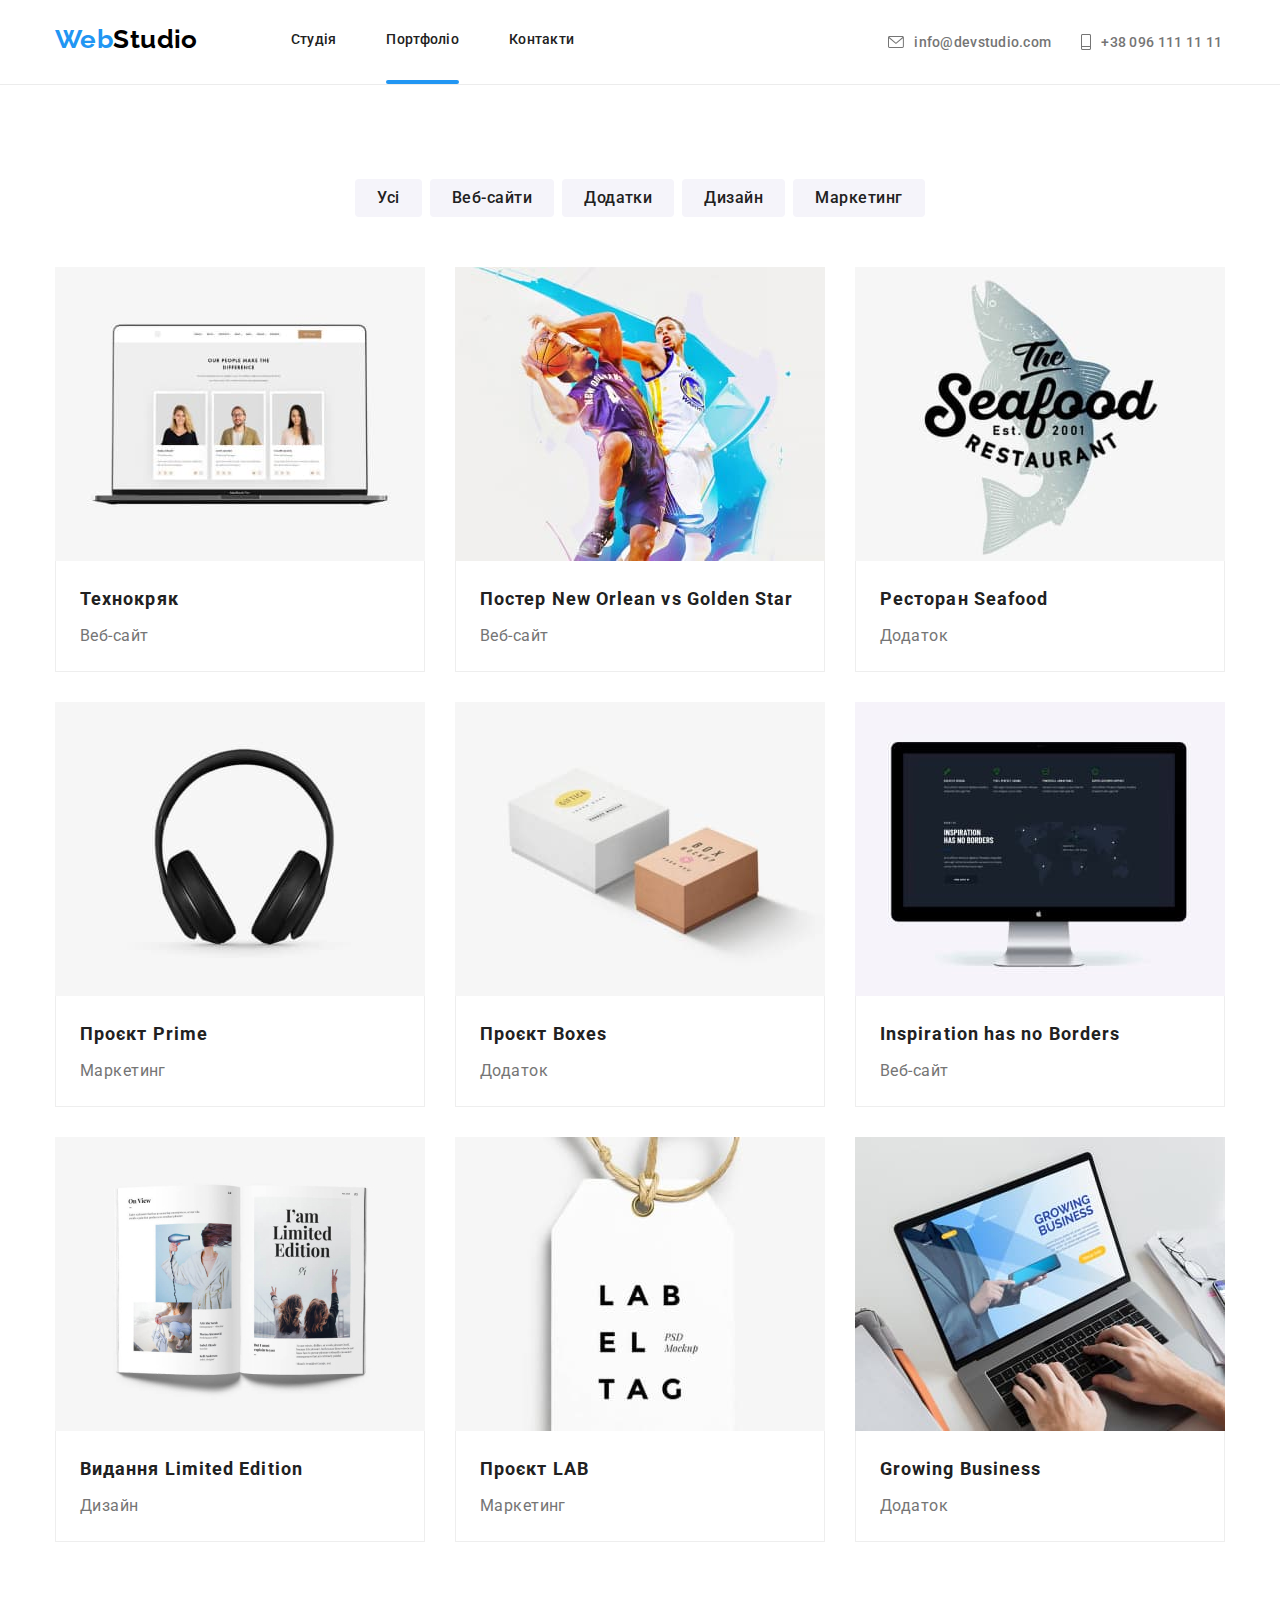
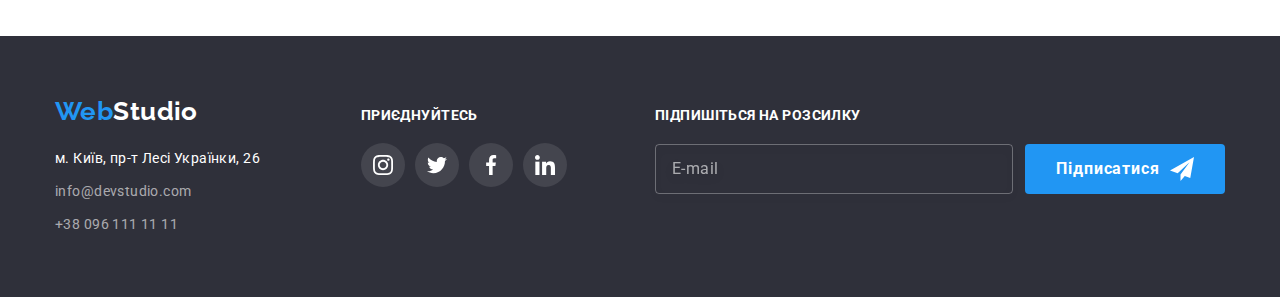
==== portfolio.html @ 581c14e2 "Додає препроцесор" ====
<!DOCTYPE html>
<html lang="uk">
<head>
    <meta charset="UTF-8">
    <meta http-equiv="X-UA-Compatible" content="IE=edge">
    <meta name="viewport" content="width=device-width, initial-scale=1.0">
    <title>Портфоліо</title>
    <link href="https://fonts.googleapis.com/css2?family=Raleway:wght@700&family=Roboto:wght@400;500;700;900&display=swap" 
    rel="stylesheet">
    <link rel="stylesheet" href="https://cdnjs.cloudflare.com/ajax/libs/modern-normalize/1.1.0/modern-normalize.min.css">
    <link rel="stylesheet" href="./css/styles.css">
    <link rel="stylesheet" href="/css/main.min.css" >
</head>
<body>
</head>
<body>
  <header class="header header-portfolio">
    <div class="container header-container">
      <nav class="site-nav">
      <a href="./index.html" class="logo">Web<span class="logo-studio">Studio</span>
      </a>
      <ul class="site-nav-list">
        <li class="site-nav-item">
          <a href="./index.html" class="link nav-link link ">Студія</a>
        </li>
        <li class="site-nav-item  box-portfolio">
          <a href="./portfolio.html" class="link nav-link current"> Портфоліо </a>
        </li>
        <li class="site-nav-item">
          <a href="" class="link nav-link"> Контакти </a>
        </li>
      </ul>
    </nav>
    <div class="contacts">
      
      <a href="mailto:nfo@devstudio.com" class=" link contacts-link" >
        <svg class="contacts-icon" width="16" height="12">
          <use href="./img/symbol-defs.svg#icon-envelope" >
          </use>
        </svg>
         info@devstudio.com </a>

      <a href="tel:+380961111111" class="link contacts-link"> <svg class="contacts-icon" width="10" height="16">
        <use href="./img/symbol-defs.svg#icon-Vector" >
        </use>
      </svg>
        +38 096 111 11 11 </a>
    </div>
  </div>
    
  </header>
  <!-- Головна інформація -->


    <main>
        <section class="section section-portfolio">
            <h1 class="visually-hidden"> Галерея </h1> 
            <div class="container"> 
              <ul class="section-portfolio-list container-buttons">

                <li> 
                    <button type="button" class="portfolio-btn ">Усі
                    </button>
                </li>
                <li > <button type="button" class="portfolio-btn ">Веб-сайти </button> </li>
                <li ><button type="button" class="portfolio-btn "> Додатки </button></li>
                <li ><button type="button" class="portfolio-btn">
                  Дизайн</button></li>
                  <li><button type="button" class="portfolio-btn btn-item">
                    Маркетинг</button></li>
            </ul>
            <!-- Галерея -->
            <ul class="portfolio-list">  
              <li class="gallery-list"> <a class="card-link link " href="">
                  <div class="box-gallery">
                    <img src="./img-port/cryak.jpg" alt="технокяк" width="370">
                    <p class="gallery-top-text">
                      Ресурс пропонує комплексні пропозиції з різним рівнем функціоналу та сервісів.
                       Все це дозволить відвідувачу отримати вичерпні відомості про компанію чи приватну особу.
                    </p>
                  </div>
                
                 <div class="portfolio-card"><h2 class="portfolio-titel">Технокряк</h2>
                  <p class="portfolio-item">Веб-сайт</p></div> </a>
                
              
              </li>
            
                 <li class="gallery-list"> <a class="card-link link" href=""> 
                  <div class=" box-gallery">
                    <img src="./img-port/poster.jpg" alt="Постер" width="370" >
                    <p class=" gallery-top-text">Ресурс пропонує комплексні пропозиції з різним рівнем функціоналу та сервісів.
                       Все це дозволить відвідувачу отримати вичерпні відомості про компанію чи приватну особу. </p>
                  </div>
                  
                  <div class="portfolio-card"><h2 class="portfolio-titel"> Постер <span lang="en">New Orlean vs Golden Star</span> </h2>
                    <p class="portfolio-item">Веб-сайт</p></div> </a>
                </li>
  
                <li class="gallery-list"> <a class="card-link link " href="">
                <div class="box-gallery"> <img src="./img-port/restaurant.jpg" alt="Ресторан" width="370"> 
                <p class="gallery-top-text"> Ресурс пропонує комплексні пропозиції з різним рівнем функціоналу та сервісів.
                   Все це дозволить відвідувачу отримати вичерпні відомості про компанію чи приватну особу.</p>
                </div>
              <div class="portfolio-card"><h2 class="portfolio-titel">Ресторан <span lang="en">Seafood</span> </h2>
                <p  class="portfolio-item">Додаток</p></div>
              </a>
              <li class="gallery-list"> <a class="card-link link " href="">
                <div class=" box-gallery"> <img src="./img-port/prime.jpg" alt="Проект Prime" width="370">
                <p class="gallery-top-text"> Ресурс пропонує комплексні пропозиції з різним рівнем функціоналу та сервісів. 
                  Все це дозволить відвідувачу отримати вичерпні відомості про компанію чи приватну особу.</p>
                </div> 
                <div class="portfolio-card"><h2 class="portfolio-titel gallery-list">Проєкт <span lang="en">Prime</span> </h2>
                  <p class="portfolio-item">Маркетинг</p></div> 
              </a>
                 
              </li>
              <li class="gallery-list">  <a class="card-link link"href="">
                <div class=" box-gallery"> <img src="./img-port/boxes.jpg" alt=" Проект Boxes" width="370"> 
                <p class="gallery-top-text">
                  Ресурс пропонує комплексні пропозиції з різним рівнем функціоналу та сервісів.
                   Все це дозволить відвідувачу отримати вичерпні відомості про компанію чи приватну особу.
                </p>
                </div>
                
                <div class=" portfolio-card"><h2 class="portfolio-titel">
                  Проєкт <span lang="en">Boxes</span>
                </h2>
                <p class="portfolio-item">Додаток</p></div>
              </a>
                 
              </li>
              <li class="gallery-list"> <a class="card-link link" href="">
                <div class=" box-gallery"> <img src="./img-port/inspirition.jpg" alt="Inspiration has no Borders" width="370" class="card">
                <p class="gallery-top-text ">
                  Ресурс пропонує комплексні пропозиції з різним рівнем функціоналу та сервісів.
                   Все це дозволить відвідувачу отримати вичерпні відомості про компанію чи приватну особу.
                </p>
                </div>
                
                <div class="portfolio-card"><h2 lang="en"  class="portfolio-titel">Inspiration has no Borders</h2>
                  <p class="portfolio-item" >Веб-сайт</p></div></a>
                 
              </li>
              <li class="gallery-list"> <a class="card-link link" href="">
                <div class=" box-gallery"> <img src="./img-port/limed.jpg" alt="Видання Limited Edition" width="370">
                <p class="gallery-top-text">Ресурс пропонує комплексні пропозиції з різним рівнем функціоналу та сервісів.
                   Все це дозволить відвідувачу отримати вичерпні відомості про компанію чи приватну особу.</p>
                </div>
                <div class="portfolio-card"> <h2 class="portfolio-titel">Видання  <span lang="en"> Limited Edition</span> </h2>
                 <p class="portfolio-item">Дизайн</p></div>
              </a>
    
              </li>
              <li class="gallery-list"> <a class="card-link link" href="">
                <div class=" box-gallery"> <img src="./img-port/lab.jpg" alt="Проєкт LAB" width="370">
                <p class="gallery-top-text ">
                  Ресурс пропонує комплексні пропозиції з різним рівнем функціоналу та сервісів. 
                  Все це дозволить відвідувачу отримати вичерпні відомості про компанію чи приватну особу. </p>
                </div>
                <div class="portfolio-card"><h2 class="portfolio-titel">
                  Проєкт <span lang="en">LAB</span> 
                </h2>
                <p class="portfolio-item">Маркетинг</p></div>
              </a>
                 
              </li>
              <li class="gallery-list">
                <a class="card-link link" href="">
                  <div class=" box-gallery ">
                    <img src="./img-port/growing.jpg" alt="Growing Business" width="370">
                    <p class="gallery-top-text ">Ресурс пропонує комплексні пропозиції з різним рівнем функціоналу та сервісів.
                       Все це дозволить відвідувачу отримати вичерпні відомості про компанію чи приватну особу.</p>
                  </div>
                  
                  <div class="portfolio-card"><h2 lang="en" class="portfolio-titel" >
                    Growing Business
                  </h2>
                  <p class="portfolio-item">Додаток</p></div>
                </a>
                
               </li>
      
              
            </ul>
            </div>
            
        </section>
    </main>
    <footer class="footer">
      <div class=" container footer-container"> 
        <div >
          <a href="./index.html" class="logo">Web<span class="logo-studio-footer">Studio</span>
          </a>
          <address>
            <ul class="footer-list">
              <li class="footer-item">
                <a href="https://goo.gl/maps/mxEAeYwfuTcGivA26" target="_blank" rel="noopener nofollow" class="link-address" >
                   м. Київ, пр-т Лесі Українки, 26 
    
             </a>
              </li>
              <li class="footer-contacts footer-item"><a href="mailto:nfo@devstudio.com" class="link-contacts" > info@devstudio.com </a></li>
  
              <li class="footer-item" ><a href="tel:+380961111111" class="link-contacts" > +38 096 111 11 11</a></li>
            </ul>
          </address> </div>
          <div class="footer-soc-container">
          <p class="foter-soc-title"> приєднуйтесь</p>
          <ul class="footer-soc-list">
            <li class="footer-soc-item"> <a class="footer-soc-link" href="">
            <svg class="footer-soc-icon" width="20" height="20">
              <use href="./img/symbol-defs.svg#icon-instagram" >
              </use>
            </svg>
          </a>
            </li>
            <li class="footer-soc-item"> <a class="footer-soc-link" href="">
              <svg class="footer-soc-icon" width="20" height="20">
                <use href="./img/symbol-defs.svg#icon-twitter" >
                </use>
              </svg>
            </a></li>
            <li class="footer-soc-item"> <a class="footer-soc-link" href="">
              <svg class="footer-soc-icon" width="20" height="20">
                <use href="./img/symbol-defs.svg#icon-facebook" >
                </use>
              </svg>
            </a>
            </li>
            <li class="footer-soc-item"> <a class="footer-soc-link" href="">
              <svg class="footer-soc-icon" width="20" height="20">
                <use href="./img/symbol-defs.svg#icon-linkedin" >
                </use>
              </svg>
            </a>
            </li>
          </ul>
        </div>
        <div class="subscription-box">
          <p class="subscription-item">Підпишіться на розсилку</p>
          
          <form class="online-form">
            <input type="text" class="online-input colortext" name="subscription" placeholder="E-mail"
            required>
            <button type="submit" class="online-btn"> Підписатися
              <svg class="subscription-icone" width="24" height="24">
                <use href="./img/symbol-defs.svg#icon-send" >
                </use>
                </svg> 
            </button>
          </form>
    
        </div>
      </div>
      </footer>
</body>
</html>
---- css/styles.css ----
/* Колір основного тексту  #757575  */
/* Додатковий колір  тексту #212121 */
/* Білий #FFFFFF */
/* Акцент #2196F3 */
/* Додатковий колір фона  #2F303A*/
/*  */
:root {
  --primary-text-color: #757575;
  --title-text-color: #212121;
  --accent-text-color: #2196f3;
  --hero-text-color: #ffffff;
  --logo-studio-color: #000000;
  --primary-font-family: Roboto, sans-serif;
  --footer-contacts-color: rgba(255, 255, 255, 0.6);
  --logo-font-family: Raleway, sans-serif;
  --primery-background-color: #ffffff;
  --additional-background-color: #f5f4fa;
  --accent-background-color: #2f303a;
  --button-hero-background-color: #2196f3;
  --button-hero-focus-color: #188ceb;
  --button-background-color: #f5f4fa;
  --header-border-color: #ececec;
  --card-border-color: #eeeeee;
  --soc-link-color: #afb1b8;
  --clients-border: #afb1b8;
  --box-projects-color: rgba(47, 48, 58, 0.8);
  --modal-btn-border: rgba(0, 0, 0, 0.1);
  --time-function: 250ms cubic-bezier(0.4, 0, 0.2, 1);
}

p,
h1,
h2,
h3,
h4,
h5,
h6 {
  margin: 0px;
}

ul {
  margin: 0px;
  padding-left: 0px;
  list-style: none;
  color: inherit;
}
a {
  text-decoration: none;
}
button {
  cursor: pointer;
  display: block;
}
address {
  font-style: normal;
  margin-top: 20px;
}
body {
  background-color: var(--primery-background-color);
  color: var(--primary-text-color);
  font-family: var(--primary-font-family);
  font-size: 14px;
  letter-spacing: 0.03em;
}
img {
  max-width: 100%;
  display: block;
  height: auto;
  border-width: 0px;
}
.link {
  display: block;
  text-decoration: none;
}

.visually-hidden {
  position: absolute;
  white-space: nowrap;
  width: 1px;
  height: 1px;
  overflow: hidden;
  border: 0;
  padding: 0;
  clip: rect(0 0 0 0);
  clip-path: inset(50%);
  margin: -1px;
}
.container {
  padding-left: 15px;
  padding-right: 15px;
  width: 1200px;
  margin: 0 auto;
}
/* header */

/* Hero */

/* Наші цінності*/

/* Чим ми займаємось */
.section-projects {
  padding-top: 0px;
}
.section-title {
  margin-bottom: 50px;
  font-weight: 700;
  font-size: 36px;
  line-height: 1.67;
  text-align: center;

  color: var(--title-text-color);
}

.projects-list {
  display: flex;
  gap: 30px;
  justify-content: center;
}
.projects-item {
  width: calc(100%-60px) / 3;
}

.box-projects {
  position: relative;
}
.box-item {
  display: flex;
  justify-content: center;
  align-items: center;
  position: absolute;
  width: 100%;
  height: 70px;
  background-color: var(--box-projects-color);
  bottom: 0;
  font-weight: 700;
  line-height: 1.14;
  text-align: center;
  text-transform: uppercase;
  color: var(--hero-text-color);
}

/* Наша команда */


/*Постійні клієнти*/

/* Футер */
.footer {
  background-color: var(--accent-background-color);
  padding: 60px 0px;
}
.footer-container {
  display: flex;
  align-items: baseline;
}
/* .footer-list{
    } */
.logo-studio-footer {
  padding-right: 0px;
  font-family: var(--logo-font-family);
  font-weight: 700;
  font-size: 26px;
  line-height: 1.2;
  color: var(--hero-text-color);
}
.link-address {
  padding-right: 0px;
  margin-top: 20p;
  margin-bottom: 9px;
  font-weight: 400;
  font-size: 14px;
  line-height: 1.71;
  color: var(--hero-text-color);
  transition: var(--time-function);
}
.nav-list {
  margin-bottom: 60px;
}
.footer .link-address:hover,
.footer .link-address:focus {
  color: var(--accent-text-color);
}

.link-contacts {
  font-weight: 400;
  font-size: 14px;
  line-height: 1.71;

  color: var(--footer-contacts-color);
  transition: var(--time-function);
}
.link-contacts:last-child {
  margin-bottom: 0px;
}
.footer .link-contacts:hover,
.footer .link-contacts:focus {
  color: var(--accent-text-color);
}
.footer-item {
  display: block;
  margin-bottom: 9px;
}
.footer-item:last-child {
  margin-bottom: 0px;
}
.footer-soc-container {
  margin-left: 70px;
}
.foter-soc-title {
  font-size: 14px;
  font-weight: 700;
  letter-spacing: 0.03em;
  text-transform: uppercase;
  color: var(--hero-text-color);
  margin-bottom: 20px;
}
.footer-soc-list {
  display: flex;
  justify-content: center;
  gap: 10px;
}
.footer-soc-icon {
  fill: var(--hero-text-color);
}
.footer-soc-link {
  display: block;
  width: 44px;
  height: 44px;
  border-radius: 50px;
  display: flex;
  align-items: center;
  justify-content: center;
  background: rgba(255, 255, 255, 0.1);
  transition: var(--time-function);
}

.footer-soc-link:hover,
.footer-soc-link:focus {
  background-color: var(--accent-text-color);
}

.subscription-box {
  margin-left: auto;
}
.subscription-item {
  margin-bottom: 20px;
  font-family: 'Roboto';
  font-weight: 700;
  font-size: 14px;
  line-height: 1.14;
  letter-spacing: 0.03em;
  text-transform: uppercase;
  color: var(--hero-text-color);
}
.online-form {
  display: flex;
}
.online-input {
  width: 358px;
  height: 50px;
  border: 1px solid rgba(255, 255, 255, 0.3);
  filter: drop-shadow(0px 4px 4px rgba(0, 0, 0, 0.15));
  border-radius: 4px;
  background-color: transparent;
  margin-right: 12px;
  padding-left: 16px;
  transition: var(--time-function);
}
.online-input:focus {
  outline: none;
  border: 1px solid var(--button-hero-focus-color);
}
.colortext {
  color: var(--hero-text-color);
}
input::placeholder {
  font-family: 'Roboto';
  font-size: 16px;
  line-height: 1.25;
  letter-spacing: 0.03em;

  color: rgba(255, 255, 255, 0.6);
}
.online-btn {
  display: flex;
  align-items: center;
  justify-content: center;
  width: 200px;
  height: 50px;
  background-color: var(--button-hero-background-color);

  border-radius: 4px;
  border-style: none;
  font-family: 'Roboto';
  font-style: normal;
  font-weight: 700;
  font-size: 16px;
  line-height: 1.88;
  align-items: center;
  text-align: center;
  letter-spacing: 0.06em;

  color: var(--hero-text-color);
  transition: background-color box-shadow var(--time-function);
}
.online-btn:hover,
.online-btn:focus {
  background-color: var(--button-hero-focus-color);
  box-shadow: 0px 4px 4px rgba(0, 0, 0, 0.15);
}
.subscription-icone {
  fill: var(--hero-text-color);

  margin-left: 10px;
}
/* Портфоліо */
.header-portfolio {
  border-bottom: 1px solid var(--header-border-color);
}
.box-portfolio::after {
  display: block;
  content: '';
  width: 100%;
  height: 4px;
  background-color: var(--accent-text-color);
  border-radius: 2px;
}
.container-buttons {
  margin-bottom: 50px;
  display: flex;
  gap: 8px;
  justify-content: center;
}
.current {
  color: var(--accent-text-color);
}

.portfolio-btn {
  padding: 6px 22px;
  border-radius: 4px;
  border-style: none;

  font-family: inherit;
  font-weight: 500;
  font-size: 16px;
  line-height: 1.62;
  text-align: center;
  color: var(--title-text-color);
  background-color: var(--button-background-color);
  letter-spacing: 0.03em;
  transition: box-shadow var(--time-function), background-color var(--time-function),
    color var(--time-function);
}
.portfolio-btn:hover,
.portfolio-btn:focus {
  box-shadow: 0px 3px 1px rgba(0, 0, 0, 0.1), 0px 1px 2px rgba(0, 0, 0, 0.08),
    0px 2px 2px rgba(0, 0, 0, 0.12);
  background-color: var(--accent-text-color);
  color: var(--hero-text-color);
}
.section-portfolio .portfolio-btn:hover,
.section-portfolio .portfolio-btn:focus {
  background-color: var(--button-hero-focus-color);
  color: var(--hero-text-color);
}

.portfolio-list {
  display: flex;
  flex-wrap: wrap;
  gap: 30px;
}
.gallery-list {
  width: 370px;
}

.portfolio-card {
  padding: 20px 24px;
  border: 1px solid var(--card-border-color);
  border-top: 0px;
}
.card-link {
  display: block;
  transition: box-shadow var(--time-function);
}
.card-link:hover,
.card-link:focus {
  box-shadow: 0px 1px 1px rgba(0, 0, 0, 0.12), 0px 4px 4px rgba(0, 0, 0, 0.06),
    1px 4px 6px rgba(0, 0, 0, 0.16);
}

.portfolio-titel {
  font-weight: 700;
  font-size: 18px;
  line-height: 2;
  letter-spacing: 0.06em;
  color: var(--title-text-color);
}
.portfolio-item {
  margin-top: 4px;
  font-size: 16px;
  line-height: 1.88;
  color: var(--primary-text-color);
}

.gallery-top-text {
  position: absolute;
  top: 0;
  left: 0;
  width: 100%;
  height: 100%;
  padding: 63px 24px;
  background-color: rgba(33, 150, 243, 0.9);
  font-weight: 400;
  font-size: 18px;
  line-height: 1.56;
  color: var(--hero-text-color);
  transform: translateY(100%);
  transition: var(--time-function);
}
.box-gallery {
  position: relative;
  overflow: hidden;
}
.card-link:hover .gallery-top-text,
.card-link:focus .gallery-top-text {
  transform: translateY(0%);
}
/* Модальне вікно */

.backdrop {
  width: 100%;
  height: 100%;
  position: fixed;
  top: 0px;
  background-color: rgba(0, 0, 0, 0.2);
  transition: opacity 300ms linear, visibility 300ms linear;
}
.modal {
  width: 528px;
  height: 581px;
  background-color: #ffffff;
  position: absolute;
  top: 50%;
  left: 50%;
  padding: 40px;
  transform: translate(-50%, -50%) scaleY(1);
  transition: transform var(--time-function);
  background: #ffffff;
  box-shadow: 0px 1px 3px rgba(0, 0, 0, 0.12), 0px 1px 1px rgba(0, 0, 0, 0.14),
    0px 2px 1px rgba(0, 0, 0, 0.2);
  border-radius: 4px;
}
.backdrop.is-hidden .modal {
  transform: translate(-50%, -50%) scaleY(0);
}
.modal-btn {
  width: 30px;
  height: 30px;
  padding: 0;
  border: 1px solid var(--modal-btn-border);
  border-radius: 50%;
  background-color: transparent;
  position: absolute;
  top: 8px;
  right: 8px;
  display: flex;
  align-items: center;
  justify-content: center;
  transition: color var(--time-function), border-color var(--time-function);
}
.modal-btn:hover,
.modal-btn:focus {
  border: 1px solid var(--button-hero-focus-color);
  color: var(--button-hero-focus-color);
}

.modal-icone {
  fill: currentColor;
}

.is-hidden {
  opacity: 0;
  visibility: hidden;
  pointer-events: none;
}
.modal-titel {
  padding-bottom: 12px;

  font-family: 'Roboto';
  font-weight: 700;
  font-size: 20px;
  line-height: 1.15;
  text-align: center;
  letter-spacing: 0.03em;

  color: var(--title-text-color);
}
.form {
  width: 100%;
  height: 100%;
}
.form-lable {
  display: block;
  margin-bottom: 4px;
  font-family: 'Roboto';
  font-size: 12px;
  line-height: 1.17;
  letter-spacing: 0.01em;

  color: var(--primary-text-color);
}
.form-field {
  margin-bottom: 10px;
}
.form-icone {
  position: absolute;
  top: 50%;
  transform: translateY(-50%);
  fill: var(--logo-studio-color);
  left: 15px;
  transition: var(--time-function);
}
.input-wrap:focus-within > .form-icone {
  fill: var(--button-hero-background-color);
}
.form-input:focus {
  outline: none;
  border: 1px solid var(--button-hero-focus-color);
}

.input-wrap {
  position: relative;
}

.form-input {
  display: block;
  padding-left: 42px;
  width: 100%;
  height: 40px;
  border: 1px solid rgba(33, 33, 33, 0.2);
  border-radius: 4px;
  transition: var(--time-function);
}
.form-comment {
  margin-bottom: 20px;
}
.text-box {
  width: 100%;
  height: 120px;
  padding: 12px 16px;
  border: 1px solid rgba(33, 33, 33, 0.2);
  border-radius: 4px;
  resize: none;
  outline: none;
  transition: var(--time-function);
}
.text-box:focus {
  border-color: var(--button-hero-focus-color);
}
textarea::placeholder {
  font-family: 'Roboto';
  font-weight: 400;
  font-size: 12px;
  line-height: 1.7;
  letter-spacing: 0.01em;
  color: rgba(117, 117, 117, 0.5);
}

.send-button {
  min-width: 200px;
  padding-top: 10px;
  padding-bottom: 10px;
  margin-top: 30px;
  margin-left: auto;
  margin-right: auto;
  border: none;
  font-family: 'Roboto';
  font-style: normal;
  font-weight: 700;
  font-size: 16px;
  line-height: 1.9;
  text-align: center;
  letter-spacing: 0.06em;

  color: var(--hero-text-color);

  background: var(--button-hero-background-color);

  border-radius: 4px;
  transition: box-shadow, background-color var(--time-function);
}
.send-button:hover,
.send-button:focus {
  background-color: var(--button-hero-focus-color);
  box-shadow: 0px 4px 4px rgba(0, 0, 0, 0.15);
}
.input-chek:checked + .chek-text span {
  background-color: var(--button-hero-focus-color);
  border-color: transparent;
  fill: var(--hero-text-color);
}
.chek-text {
  display: flex;
  align-items: center;
  justify-content: center;
  font-family: 'Roboto';
  font-weight: 400;
  font-size: 14px;
  line-height: 24px;

  letter-spacing: 0.03em;

  color: var(--primary-text-color);
  transition: var(--time-function);
}
.chek-text span {
  margin-right: 8px;
  width: 16px;
  height: 15px;
  border: 2px solid var(--logo-studio-color);
  border-radius: 4px;
  display: flex;
  align-items: center;
  justify-content: center;
  fill: transparent;
}

.agreement-link {
  line-height: 1.7;
  letter-spacing: 0.03em;
  color: var(--accent-text-color);
  text-decoration-line: underline;
}
---- css/main.min.css ----
.header-container{display:flex;align-items:center}
.logo{margin-top:24px;
    margin-bottom:25px;font-family:Raleway,var(--logo-font-family);font-weight:700;font-size:26px;line-height:1.2;color:var(--accent-text-color);margin-right:93px}
    .logo-studio{font-family:var(--logo-font-family);font-weight:700;font-size:26px;line-height:1.2;color:var(--logo-studio-color)}.site-nav-item{margin-right:50px}.site-nav-item:last-child{margin-right:314px}.site-nav{display:flex}
    .site-nav-list{display:flex}
    .nav-link{padding-top:32px;padding-bottom:32px;font-weight:500;line-height:1.14;letter-spacing:.02em;color:var(--title-text-color);transition:color var(--time-function)}.site-nav .nav-link:hover,.site-nav .nav-link:focus{color:var(--accent-text-color)}.box-studio::after{display:block;content:"";width:100%;height:4px;background-color:var(--accent-text-color);border-radius:2px}.contacts{display:flex}.contacts-icon{margin-right:10px;fill:currentColor}.contacts-link{display:flex;justify-content:center;margin-right:30px;align-items:center;transition:var(--time-function);font-weight:500;font-size:14px;line-height:1.2;letter-spacing:.02em;color:var(--primary-text-color)}
    .contacts-link:last-child{margin-right:0px}.contacts .contacts-link:hover,.contacts .contacts-link:focus{color:var(--accent-text-color)}
    .section{padding-top:94px;padding-bottom:94px}.hero{background-color:var(--accent-background-color);
        background-image:linear-gradient(rgba(47, 48, 58, 0.4), rgba(47, 48, 58, 0.4)),url(../img/fon.jpg);max-width:1600px;background-repeat:no-repeat;background-position:center;background-size:cover;padding-top:200px;padding-bottom:200px;text-align:center;margin-left:auto;margin-right:auto}.hero-title{color:var(--hero-text-color);font-weight:900;font-size:44px;line-height:1.36;letter-spacing:.06em;text-transform:uppercase;margin-bottom:30px;width:696px;margin-left:auto;margin-right:auto}.hero-button{font-family:inherit;font-weight:700;font-size:16px;line-height:1.88;letter-spacing:.06em;color:var(--hero-text-color);background-color:var(--button-hero-background-color);border-radius:4px;padding:10px 32px;text-align:center;min-width:216px;border:0px;margin-left:auto;margin-right:auto;transition:background-color var(--time-function)}.hero .hero-button:hover,.hero .hero-button:focus{background-color:var(--button-hero-focus-color);color:var(--hero-text-color)}.values-list{display:flex;gap:30px;justify-content:center}.values-item{width:270px}.values-fon{width:270px;height:120px;background-color:#f5f4fa;display:flex;margin-bottom:30px;display:flex;align-items:center;justify-content:center}.section-title-values{margin-bottom:10px;font-weight:700;line-height:1.14;color:var(--title-text-color);font-size:14px;display:flex}.section-text-values{line-height:1.7}
    /*# sourceMappingURL=main.min.css.map */
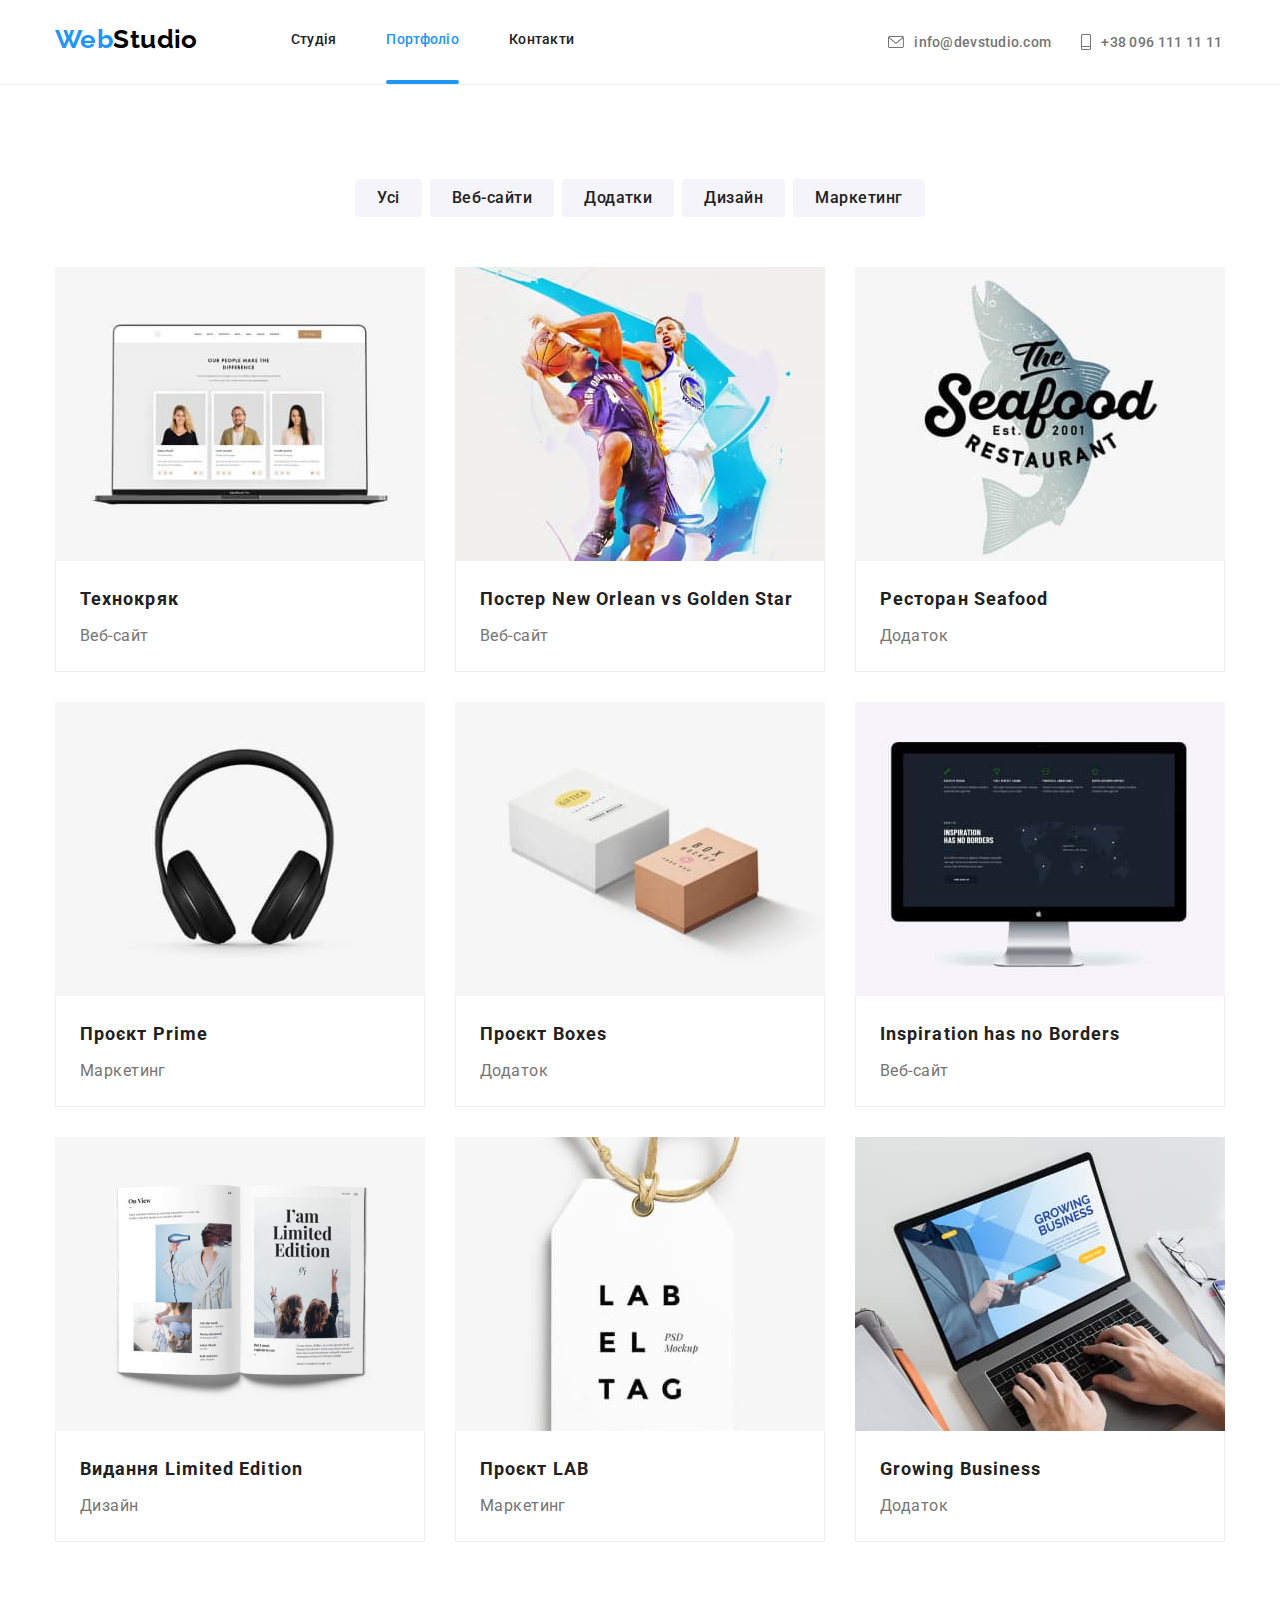
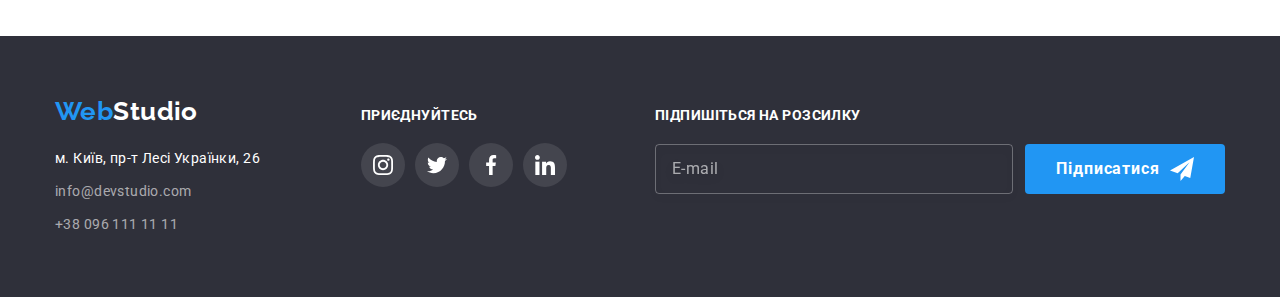
==== commit b359487d: "Додає БЕМ" ====
--- a/portfolio.html
+++ b/portfolio.html
@@ -16,31 +16,31 @@
 <body>
   <header class="header header-portfolio">
     <div class="container header-container">
-      <nav class="site-nav">
+      <nav class="nav">
       <a href="./index.html" class="logo">Web<span class="logo-studio">Studio</span>
       </a>
-      <ul class="site-nav-list">
-        <li class="site-nav-item">
-          <a href="./index.html" class="link nav-link link ">Студія</a>
+      <ul class="nav__list">
+        <li class="nav__item">
+          <a href="./index.html" class="link nav__link link ">Студія</a>
         </li>
-        <li class="site-nav-item  box-portfolio">
-          <a href="./portfolio.html" class="link nav-link current"> Портфоліо </a>
+        <li class="nav__item  box-portfolio">
+          <a href="./portfolio.html" class="link nav__link current"> Портфоліо </a>
         </li>
-        <li class="site-nav-item">
-          <a href="" class="link nav-link"> Контакти </a>
+        <li class="nav__item">
+          <a href="" class="link nav__link"> Контакти </a>
         </li>
       </ul>
     </nav>
     <div class="contacts">
       
-      <a href="mailto:nfo@devstudio.com" class=" link contacts-link" >
-        <svg class="contacts-icon" width="16" height="12">
+      <a href="mailto:nfo@devstudio.com" class=" link contacts__link" >
+        <svg class="contacts__icon" width="16" height="12">
           <use href="./img/symbol-defs.svg#icon-envelope" >
           </use>
         </svg>
          info@devstudio.com </a>
 
-      <a href="tel:+380961111111" class="link contacts-link"> <svg class="contacts-icon" width="10" height="16">
+      <a href="tel:+380961111111" class="link contacts__link"> <svg class="contacts__icon" width="10" height="16">
         <use href="./img/symbol-defs.svg#icon-Vector" >
         </use>
       </svg>
--- a/css/styles.css
+++ b/css/styles.css
@@ -4,93 +4,8 @@
 /* Акцент #2196F3 */
 /* Додатковий колір фона  #2F303A*/
 /*  */
-:root {
-  --primary-text-color: #757575;
-  --title-text-color: #212121;
-  --accent-text-color: #2196f3;
-  --hero-text-color: #ffffff;
-  --logo-studio-color: #000000;
-  --primary-font-family: Roboto, sans-serif;
-  --footer-contacts-color: rgba(255, 255, 255, 0.6);
-  --logo-font-family: Raleway, sans-serif;
-  --primery-background-color: #ffffff;
-  --additional-background-color: #f5f4fa;
-  --accent-background-color: #2f303a;
-  --button-hero-background-color: #2196f3;
-  --button-hero-focus-color: #188ceb;
-  --button-background-color: #f5f4fa;
-  --header-border-color: #ececec;
-  --card-border-color: #eeeeee;
-  --soc-link-color: #afb1b8;
-  --clients-border: #afb1b8;
-  --box-projects-color: rgba(47, 48, 58, 0.8);
-  --modal-btn-border: rgba(0, 0, 0, 0.1);
-  --time-function: 250ms cubic-bezier(0.4, 0, 0.2, 1);
-}
 
-p,
-h1,
-h2,
-h3,
-h4,
-h5,
-h6 {
-  margin: 0px;
-}
 
-ul {
-  margin: 0px;
-  padding-left: 0px;
-  list-style: none;
-  color: inherit;
-}
-a {
-  text-decoration: none;
-}
-button {
-  cursor: pointer;
-  display: block;
-}
-address {
-  font-style: normal;
-  margin-top: 20px;
-}
-body {
-  background-color: var(--primery-background-color);
-  color: var(--primary-text-color);
-  font-family: var(--primary-font-family);
-  font-size: 14px;
-  letter-spacing: 0.03em;
-}
-img {
-  max-width: 100%;
-  display: block;
-  height: auto;
-  border-width: 0px;
-}
-.link {
-  display: block;
-  text-decoration: none;
-}
-
-.visually-hidden {
-  position: absolute;
-  white-space: nowrap;
-  width: 1px;
-  height: 1px;
-  overflow: hidden;
-  border: 0;
-  padding: 0;
-  clip: rect(0 0 0 0);
-  clip-path: inset(50%);
-  margin: -1px;
-}
-.container {
-  padding-left: 15px;
-  padding-right: 15px;
-  width: 1200px;
-  margin: 0 auto;
-}
 /* header */
 
 /* Hero */
@@ -98,46 +13,7 @@
 /* Наші цінності*/
 
 /* Чим ми займаємось */
-.section-projects {
-  padding-top: 0px;
-}
-.section-title {
-  margin-bottom: 50px;
-  font-weight: 700;
-  font-size: 36px;
-  line-height: 1.67;
-  text-align: center;
 
-  color: var(--title-text-color);
-}
-
-.projects-list {
-  display: flex;
-  gap: 30px;
-  justify-content: center;
-}
-.projects-item {
-  width: calc(100%-60px) / 3;
-}
-
-.box-projects {
-  position: relative;
-}
-.box-item {
-  display: flex;
-  justify-content: center;
-  align-items: center;
-  position: absolute;
-  width: 100%;
-  height: 70px;
-  background-color: var(--box-projects-color);
-  bottom: 0;
-  font-weight: 700;
-  line-height: 1.14;
-  text-align: center;
-  text-transform: uppercase;
-  color: var(--hero-text-color);
-}
 
 /* Наша команда */
 
@@ -145,489 +21,9 @@
 /*Постійні клієнти*/
 
 /* Футер */
-.footer {
-  background-color: var(--accent-background-color);
-  padding: 60px 0px;
-}
-.footer-container {
-  display: flex;
-  align-items: baseline;
-}
-/* .footer-list{
-    } */
-.logo-studio-footer {
-  padding-right: 0px;
-  font-family: var(--logo-font-family);
-  font-weight: 700;
-  font-size: 26px;
-  line-height: 1.2;
-  color: var(--hero-text-color);
-}
-.link-address {
-  padding-right: 0px;
-  margin-top: 20p;
-  margin-bottom: 9px;
-  font-weight: 400;
-  font-size: 14px;
-  line-height: 1.71;
-  color: var(--hero-text-color);
-  transition: var(--time-function);
-}
-.nav-list {
-  margin-bottom: 60px;
-}
-.footer .link-address:hover,
-.footer .link-address:focus {
-  color: var(--accent-text-color);
-}
 
-.link-contacts {
-  font-weight: 400;
-  font-size: 14px;
-  line-height: 1.71;
+/* Портфоліо */
 
-  color: var(--footer-contacts-color);
-  transition: var(--time-function);
-}
-.link-contacts:last-child {
-  margin-bottom: 0px;
-}
-.footer .link-contacts:hover,
-.footer .link-contacts:focus {
-  color: var(--accent-text-color);
-}
-.footer-item {
-  display: block;
-  margin-bottom: 9px;
-}
-.footer-item:last-child {
-  margin-bottom: 0px;
-}
-.footer-soc-container {
-  margin-left: 70px;
-}
-.foter-soc-title {
-  font-size: 14px;
-  font-weight: 700;
-  letter-spacing: 0.03em;
-  text-transform: uppercase;
-  color: var(--hero-text-color);
-  margin-bottom: 20px;
-}
-.footer-soc-list {
-  display: flex;
-  justify-content: center;
-  gap: 10px;
-}
-.footer-soc-icon {
-  fill: var(--hero-text-color);
-}
-.footer-soc-link {
-  display: block;
-  width: 44px;
-  height: 44px;
-  border-radius: 50px;
-  display: flex;
-  align-items: center;
-  justify-content: center;
-  background: rgba(255, 255, 255, 0.1);
-  transition: var(--time-function);
-}
-
-.footer-soc-link:hover,
-.footer-soc-link:focus {
-  background-color: var(--accent-text-color);
-}
-
-.subscription-box {
-  margin-left: auto;
-}
-.subscription-item {
-  margin-bottom: 20px;
-  font-family: 'Roboto';
-  font-weight: 700;
-  font-size: 14px;
-  line-height: 1.14;
-  letter-spacing: 0.03em;
-  text-transform: uppercase;
-  color: var(--hero-text-color);
-}
-.online-form {
-  display: flex;
-}
-.online-input {
-  width: 358px;
-  height: 50px;
-  border: 1px solid rgba(255, 255, 255, 0.3);
-  filter: drop-shadow(0px 4px 4px rgba(0, 0, 0, 0.15));
-  border-radius: 4px;
-  background-color: transparent;
-  margin-right: 12px;
-  padding-left: 16px;
-  transition: var(--time-function);
-}
-.online-input:focus {
-  outline: none;
-  border: 1px solid var(--button-hero-focus-color);
-}
-.colortext {
-  color: var(--hero-text-color);
-}
-input::placeholder {
-  font-family: 'Roboto';
-  font-size: 16px;
-  line-height: 1.25;
-  letter-spacing: 0.03em;
-
-  color: rgba(255, 255, 255, 0.6);
-}
-.online-btn {
-  display: flex;
-  align-items: center;
-  justify-content: center;
-  width: 200px;
-  height: 50px;
-  background-color: var(--button-hero-background-color);
-
-  border-radius: 4px;
-  border-style: none;
-  font-family: 'Roboto';
-  font-style: normal;
-  font-weight: 700;
-  font-size: 16px;
-  line-height: 1.88;
-  align-items: center;
-  text-align: center;
-  letter-spacing: 0.06em;
-
-  color: var(--hero-text-color);
-  transition: background-color box-shadow var(--time-function);
-}
-.online-btn:hover,
-.online-btn:focus {
-  background-color: var(--button-hero-focus-color);
-  box-shadow: 0px 4px 4px rgba(0, 0, 0, 0.15);
-}
-.subscription-icone {
-  fill: var(--hero-text-color);
-
-  margin-left: 10px;
-}
-/* Портфоліо */
-.header-portfolio {
-  border-bottom: 1px solid var(--header-border-color);
-}
-.box-portfolio::after {
-  display: block;
-  content: '';
-  width: 100%;
-  height: 4px;
-  background-color: var(--accent-text-color);
-  border-radius: 2px;
-}
-.container-buttons {
-  margin-bottom: 50px;
-  display: flex;
-  gap: 8px;
-  justify-content: center;
-}
-.current {
-  color: var(--accent-text-color);
-}
-
-.portfolio-btn {
-  padding: 6px 22px;
-  border-radius: 4px;
-  border-style: none;
-
-  font-family: inherit;
-  font-weight: 500;
-  font-size: 16px;
-  line-height: 1.62;
-  text-align: center;
-  color: var(--title-text-color);
-  background-color: var(--button-background-color);
-  letter-spacing: 0.03em;
-  transition: box-shadow var(--time-function), background-color var(--time-function),
-    color var(--time-function);
-}
-.portfolio-btn:hover,
-.portfolio-btn:focus {
-  box-shadow: 0px 3px 1px rgba(0, 0, 0, 0.1), 0px 1px 2px rgba(0, 0, 0, 0.08),
-    0px 2px 2px rgba(0, 0, 0, 0.12);
-  background-color: var(--accent-text-color);
-  color: var(--hero-text-color);
-}
-.section-portfolio .portfolio-btn:hover,
-.section-portfolio .portfolio-btn:focus {
-  background-color: var(--button-hero-focus-color);
-  color: var(--hero-text-color);
-}
-
-.portfolio-list {
-  display: flex;
-  flex-wrap: wrap;
-  gap: 30px;
-}
-.gallery-list {
-  width: 370px;
-}
-
-.portfolio-card {
-  padding: 20px 24px;
-  border: 1px solid var(--card-border-color);
-  border-top: 0px;
-}
-.card-link {
-  display: block;
-  transition: box-shadow var(--time-function);
-}
-.card-link:hover,
-.card-link:focus {
-  box-shadow: 0px 1px 1px rgba(0, 0, 0, 0.12), 0px 4px 4px rgba(0, 0, 0, 0.06),
-    1px 4px 6px rgba(0, 0, 0, 0.16);
-}
-
-.portfolio-titel {
-  font-weight: 700;
-  font-size: 18px;
-  line-height: 2;
-  letter-spacing: 0.06em;
-  color: var(--title-text-color);
-}
-.portfolio-item {
-  margin-top: 4px;
-  font-size: 16px;
-  line-height: 1.88;
-  color: var(--primary-text-color);
-}
-
-.gallery-top-text {
-  position: absolute;
-  top: 0;
-  left: 0;
-  width: 100%;
-  height: 100%;
-  padding: 63px 24px;
-  background-color: rgba(33, 150, 243, 0.9);
-  font-weight: 400;
-  font-size: 18px;
-  line-height: 1.56;
-  color: var(--hero-text-color);
-  transform: translateY(100%);
-  transition: var(--time-function);
-}
-.box-gallery {
-  position: relative;
-  overflow: hidden;
-}
-.card-link:hover .gallery-top-text,
-.card-link:focus .gallery-top-text {
-  transform: translateY(0%);
-}
 /* Модальне вікно */
 
-.backdrop {
-  width: 100%;
-  height: 100%;
-  position: fixed;
-  top: 0px;
-  background-color: rgba(0, 0, 0, 0.2);
-  transition: opacity 300ms linear, visibility 300ms linear;
-}
-.modal {
-  width: 528px;
-  height: 581px;
-  background-color: #ffffff;
-  position: absolute;
-  top: 50%;
-  left: 50%;
-  padding: 40px;
-  transform: translate(-50%, -50%) scaleY(1);
-  transition: transform var(--time-function);
-  background: #ffffff;
-  box-shadow: 0px 1px 3px rgba(0, 0, 0, 0.12), 0px 1px 1px rgba(0, 0, 0, 0.14),
-    0px 2px 1px rgba(0, 0, 0, 0.2);
-  border-radius: 4px;
-}
-.backdrop.is-hidden .modal {
-  transform: translate(-50%, -50%) scaleY(0);
-}
-.modal-btn {
-  width: 30px;
-  height: 30px;
-  padding: 0;
-  border: 1px solid var(--modal-btn-border);
-  border-radius: 50%;
-  background-color: transparent;
-  position: absolute;
-  top: 8px;
-  right: 8px;
-  display: flex;
-  align-items: center;
-  justify-content: center;
-  transition: color var(--time-function), border-color var(--time-function);
-}
-.modal-btn:hover,
-.modal-btn:focus {
-  border: 1px solid var(--button-hero-focus-color);
-  color: var(--button-hero-focus-color);
-}
 
-.modal-icone {
-  fill: currentColor;
-}
-
-.is-hidden {
-  opacity: 0;
-  visibility: hidden;
-  pointer-events: none;
-}
-.modal-titel {
-  padding-bottom: 12px;
-
-  font-family: 'Roboto';
-  font-weight: 700;
-  font-size: 20px;
-  line-height: 1.15;
-  text-align: center;
-  letter-spacing: 0.03em;
-
-  color: var(--title-text-color);
-}
-.form {
-  width: 100%;
-  height: 100%;
-}
-.form-lable {
-  display: block;
-  margin-bottom: 4px;
-  font-family: 'Roboto';
-  font-size: 12px;
-  line-height: 1.17;
-  letter-spacing: 0.01em;
-
-  color: var(--primary-text-color);
-}
-.form-field {
-  margin-bottom: 10px;
-}
-.form-icone {
-  position: absolute;
-  top: 50%;
-  transform: translateY(-50%);
-  fill: var(--logo-studio-color);
-  left: 15px;
-  transition: var(--time-function);
-}
-.input-wrap:focus-within > .form-icone {
-  fill: var(--button-hero-background-color);
-}
-.form-input:focus {
-  outline: none;
-  border: 1px solid var(--button-hero-focus-color);
-}
-
-.input-wrap {
-  position: relative;
-}
-
-.form-input {
-  display: block;
-  padding-left: 42px;
-  width: 100%;
-  height: 40px;
-  border: 1px solid rgba(33, 33, 33, 0.2);
-  border-radius: 4px;
-  transition: var(--time-function);
-}
-.form-comment {
-  margin-bottom: 20px;
-}
-.text-box {
-  width: 100%;
-  height: 120px;
-  padding: 12px 16px;
-  border: 1px solid rgba(33, 33, 33, 0.2);
-  border-radius: 4px;
-  resize: none;
-  outline: none;
-  transition: var(--time-function);
-}
-.text-box:focus {
-  border-color: var(--button-hero-focus-color);
-}
-textarea::placeholder {
-  font-family: 'Roboto';
-  font-weight: 400;
-  font-size: 12px;
-  line-height: 1.7;
-  letter-spacing: 0.01em;
-  color: rgba(117, 117, 117, 0.5);
-}
-
-.send-button {
-  min-width: 200px;
-  padding-top: 10px;
-  padding-bottom: 10px;
-  margin-top: 30px;
-  margin-left: auto;
-  margin-right: auto;
-  border: none;
-  font-family: 'Roboto';
-  font-style: normal;
-  font-weight: 700;
-  font-size: 16px;
-  line-height: 1.9;
-  text-align: center;
-  letter-spacing: 0.06em;
-
-  color: var(--hero-text-color);
-
-  background: var(--button-hero-background-color);
-
-  border-radius: 4px;
-  transition: box-shadow, background-color var(--time-function);
-}
-.send-button:hover,
-.send-button:focus {
-  background-color: var(--button-hero-focus-color);
-  box-shadow: 0px 4px 4px rgba(0, 0, 0, 0.15);
-}
-.input-chek:checked + .chek-text span {
-  background-color: var(--button-hero-focus-color);
-  border-color: transparent;
-  fill: var(--hero-text-color);
-}
-.chek-text {
-  display: flex;
-  align-items: center;
-  justify-content: center;
-  font-family: 'Roboto';
-  font-weight: 400;
-  font-size: 14px;
-  line-height: 24px;
-
-  letter-spacing: 0.03em;
-
-  color: var(--primary-text-color);
-  transition: var(--time-function);
-}
-.chek-text span {
-  margin-right: 8px;
-  width: 16px;
-  height: 15px;
-  border: 2px solid var(--logo-studio-color);
-  border-radius: 4px;
-  display: flex;
-  align-items: center;
-  justify-content: center;
-  fill: transparent;
-}
-
-.agreement-link {
-  line-height: 1.7;
-  letter-spacing: 0.03em;
-  color: var(--accent-text-color);
-  text-decoration-line: underline;
-}
--- a/css/main.min.css
+++ b/css/main.min.css
@@ -1,11 +1 @@
-
-.header-container{display:flex;align-items:center}
-.logo{margin-top:24px;
-    margin-bottom:25px;font-family:Raleway,var(--logo-font-family);font-weight:700;font-size:26px;line-height:1.2;color:var(--accent-text-color);margin-right:93px}
-    .logo-studio{font-family:var(--logo-font-family);font-weight:700;font-size:26px;line-height:1.2;color:var(--logo-studio-color)}.site-nav-item{margin-right:50px}.site-nav-item:last-child{margin-right:314px}.site-nav{display:flex}
-    .site-nav-list{display:flex}
-    .nav-link{padding-top:32px;padding-bottom:32px;font-weight:500;line-height:1.14;letter-spacing:.02em;color:var(--title-text-color);transition:color var(--time-function)}.site-nav .nav-link:hover,.site-nav .nav-link:focus{color:var(--accent-text-color)}.box-studio::after{display:block;content:"";width:100%;height:4px;background-color:var(--accent-text-color);border-radius:2px}.contacts{display:flex}.contacts-icon{margin-right:10px;fill:currentColor}.contacts-link{display:flex;justify-content:center;margin-right:30px;align-items:center;transition:var(--time-function);font-weight:500;font-size:14px;line-height:1.2;letter-spacing:.02em;color:var(--primary-text-color)}
-    .contacts-link:last-child{margin-right:0px}.contacts .contacts-link:hover,.contacts .contacts-link:focus{color:var(--accent-text-color)}
-    .section{padding-top:94px;padding-bottom:94px}.hero{background-color:var(--accent-background-color);
-        background-image:linear-gradient(rgba(47, 48, 58, 0.4), rgba(47, 48, 58, 0.4)),url(../img/fon.jpg);max-width:1600px;background-repeat:no-repeat;background-position:center;background-size:cover;padding-top:200px;padding-bottom:200px;text-align:center;margin-left:auto;margin-right:auto}.hero-title{color:var(--hero-text-color);font-weight:900;font-size:44px;line-height:1.36;letter-spacing:.06em;text-transform:uppercase;margin-bottom:30px;width:696px;margin-left:auto;margin-right:auto}.hero-button{font-family:inherit;font-weight:700;font-size:16px;line-height:1.88;letter-spacing:.06em;color:var(--hero-text-color);background-color:var(--button-hero-background-color);border-radius:4px;padding:10px 32px;text-align:center;min-width:216px;border:0px;margin-left:auto;margin-right:auto;transition:background-color var(--time-function)}.hero .hero-button:hover,.hero .hero-button:focus{background-color:var(--button-hero-focus-color);color:var(--hero-text-color)}.values-list{display:flex;gap:30px;justify-content:center}.values-item{width:270px}.values-fon{width:270px;height:120px;background-color:#f5f4fa;display:flex;margin-bottom:30px;display:flex;align-items:center;justify-content:center}.section-title-values{margin-bottom:10px;font-weight:700;line-height:1.14;color:var(--title-text-color);font-size:14px;display:flex}.section-text-values{line-height:1.7}
-    /*# sourceMappingURL=main.min.css.map */+:root{--primary-text-color: #757575;--title-text-color: #212121;--accent-text-color: #2196f3;--hero-text-color: #ffffff;--logo-studio-color: #000000;--primary-font-family: Roboto, sans-serif;--footer-contacts-color: rgba(255, 255, 255, 0.6);--logo-font-family: Raleway, sans-serif;--primery-background-color: #ffffff;--additional-background-color: #f5f4fa;--accent-background-color: #2f303a;--button-hero-background-color: #2196f3;--button-hero-focus-color: #188ceb;--button-background-color: #f5f4fa;--header-border-color: #ececec;--card-border-color: #eeeeee;--soc-link-color: #afb1b8;--clients-border: #afb1b8;--box-projects-color: rgba(47, 48, 58, 0.8);--modal-btn-border: rgba(0, 0, 0, 0.1);--time-function: 250ms cubic-bezier(0.4, 0, 0.2, 1)}p,h1,h2,h3,h4,h5,h6{margin:0px}ul{margin:0px;padding-left:0px;list-style:none;color:inherit}a{text-decoration:none}img{max-width:100%;display:block;height:auto;border-width:0px}.link{display:block;text-decoration:none}address{font-style:normal;margin-top:20px}body{background-color:var(--primery-background-color);color:var(--primary-text-color);font-family:var(--primary-font-family);font-size:14px;letter-spacing:.03em}.container{padding-left:15px;padding-right:15px;width:1200px;margin:0 auto}button{cursor:pointer;display:block}.visually-hidden{position:absolute;white-space:nowrap;width:1px;height:1px;overflow:hidden;border:0;padding:0;clip:rect(0 0 0 0);-webkit-clip-path:inset(50%);clip-path:inset(50%);margin:-1px}.header-container{display:flex;align-items:center}.nav__item{margin-right:50px}.nav__item:last-child{margin-right:314px}.nav{display:flex}.nav__list{display:flex}.nav__link{padding-top:32px;padding-bottom:32px;font-weight:500;line-height:1.14;letter-spacing:.02em;color:var(--title-text-color);transition:color var(--time-function)}.nav .nav__link:hover,.nav .nav__link:focus{color:var(--accent-text-color)}.box-studio::after{display:block;content:"";width:100%;height:4px;background-color:var(--accent-text-color);border-radius:2px}.logo{margin-top:24px;margin-bottom:25px;font-family:Raleway,var(--logo-font-family);font-weight:700;font-size:26px;line-height:1.2;color:var(--accent-text-color);margin-right:93px}.logo-studio{font-family:var(--logo-font-family);font-weight:700;font-size:26px;line-height:1.2;color:var(--logo-studio-color)}.contacts{display:flex}.contacts__icon{margin-right:10px;fill:currentColor}.contacts__link{display:flex;justify-content:center;margin-right:30px;align-items:center;transition:var(--time-function);font-weight:500;font-size:14px;line-height:1.2;letter-spacing:.02em;color:var(--primary-text-color)}.contacts__link:last-child{margin-right:0px}.contacts .contacts__link:hover,.contacts .contacts__link:focus{color:var(--accent-text-color)}.section{padding-top:94px;padding-bottom:94px}.hero{background-color:var(--accent-background-color);background-image:linear-gradient(rgba(47, 48, 58, 0.4), rgba(47, 48, 58, 0.4)),url(../img/fon.jpg);max-width:1600px;background-repeat:no-repeat;background-position:center;background-size:cover;padding-top:200px;padding-bottom:200px;text-align:center;margin-left:auto;margin-right:auto}.hero .hero-title{color:var(--hero-text-color);font-weight:900;font-size:44px;line-height:1.36;letter-spacing:.06em;text-transform:uppercase;margin-bottom:30px;width:696px;margin-left:auto;margin-right:auto}.hero-button{font-family:inherit;font-weight:700;font-size:16px;line-height:1.88;letter-spacing:.06em;color:var(--hero-text-color);background-color:var(--button-hero-background-color);border-radius:4px;padding:10px 32px;text-align:center;min-width:216px;border:0px;margin-left:auto;margin-right:auto;transition:background-color var(--time-function)}.hero .hero-button:hover,.hero .hero-button:focus{background-color:var(--button-hero-focus-color);color:var(--hero-text-color)}.values{display:flex;gap:30px;justify-content:center}.values__item{width:270px}.values__fon{width:270px;height:120px;background-color:#f5f4fa;display:flex;margin-bottom:30px;display:flex;align-items:center;justify-content:center}.values__titel{margin-bottom:10px;font-weight:700;line-height:1.14;color:var(--title-text-color);font-size:14px;display:flex}.values__text{line-height:1.7}.section-projects{padding-top:0px}.section-title{margin-bottom:50px;font-weight:700;font-size:36px;line-height:1.67;text-align:center;color:var(--title-text-color)}.projects-list{display:flex;gap:30px;justify-content:center}.projects-item{width:370px}.box-projects{position:relative}.box-item{display:flex;justify-content:center;align-items:center;position:absolute;width:100%;height:70px;background-color:var(--box-projects-color);bottom:0;font-weight:700;line-height:1.14;text-align:center;text-transform:uppercase;color:var(--hero-text-color)}.people-list{display:flex;gap:30px;justify-content:center}.people-item{width:270px;background:#fff;box-shadow:0px 1px 3px rgba(0,0,0,.12),0px 1px 1px rgba(0,0,0,.14),0px 2px 1px rgba(0,0,0,.2);border-radius:0px 0px 4px 4px}.section-people{background-color:var(--additional-background-color)}.section-people-title{margin-bottom:10px;font-weight:500;font-size:16px;line-height:1.19;text-align:center;color:var(--title-text-color)}.section-people-text{font-size:16px;line-height:1.19;text-align:center}.people{padding-top:30px;padding-bottom:30px}.people-soc-list{display:flex;gap:10px;justify-content:center;margin-top:16px}.people-soc-list .people-soc-link{display:block;width:44px;height:44px;border-radius:50px;display:flex;align-items:center;justify-content:center;color:var(--soc-link-color);transition:color var(--time-function),background-color var(--time-function)}.people-soc-list .people-soc-link:hover,.people-soc-list .people-soc-link:focus{background-color:var(--accent-text-color);color:var(--hero-text-color)}.people-soc-list .people-soc-icon{fill:currentColor}.clients-link{width:170px;height:92px;border-radius:4px;border:1px solid var(--clients-border);display:flex;align-items:center;justify-content:center;color:var(--clients-border);transition:color var(--time-function),border-color var(--time-function)}.clients-link:hover,.clients-link:focus{border-color:var(--accent-text-color);color:var(--accent-text-color)}.clients-list{display:flex;gap:30px;justify-content:center}.clients-icon{fill:currentColor}.footer{background-color:var(--accent-background-color);padding:60px 0px}.footer-container{display:flex;align-items:baseline}.logo-studio-footer{padding-right:0px;font-family:var(--logo-font-family);font-weight:700;font-size:26px;line-height:1.2;color:var(--hero-text-color)}.link-address{padding-right:0px;margin-top:20p;margin-bottom:9px;font-weight:400;font-size:14px;line-height:1.71;color:var(--hero-text-color);transition:var(--time-function)}.footer .link-address:hover,.footer .link-address:focus{color:var(--accent-text-color)}.nav-list{margin-bottom:60px}.link-contacts{font-weight:400;font-size:14px;line-height:1.71;color:var(--footer-contacts-color);transition:var(--time-function)}.link-contacts:last-child{margin-bottom:0px}.footer .link-contacts:hover,.footer .link-contacts:focus{color:var(--accent-text-color)}.footer-item{display:block;margin-bottom:9px}.footer-item:last-child{margin-bottom:0px}.footer-soc-container{margin-left:70px}.foter-soc-title{font-size:14px;font-weight:700;letter-spacing:.03em;text-transform:uppercase;color:var(--hero-text-color);margin-bottom:20px}.footer-soc-list{display:flex;justify-content:center;gap:10px}.footer-soc-icon{fill:var(--hero-text-color)}.footer-soc-link{display:block;width:44px;height:44px;border-radius:50px;display:flex;align-items:center;justify-content:center;background:rgba(255,255,255,.1);transition:var(--time-function)}.footer-soc-link:hover,.footer-soc-link:focus{background-color:var(--accent-text-color)}.subscription-box{margin-left:auto}.subscription-item{margin-bottom:20px;font-family:"Roboto";font-weight:700;font-size:14px;line-height:1.14;letter-spacing:.03em;text-transform:uppercase;color:var(--hero-text-color)}.online-form{display:flex}.online-input{width:358px;height:50px;border:1px solid rgba(255,255,255,.3);filter:drop-shadow(0px 4px 4px rgba(0, 0, 0, 0.15));border-radius:4px;background-color:rgba(0,0,0,0);margin-right:12px;padding-left:16px;transition:var(--time-function)}.online-input:focus{outline:none;border:1px solid var(--button-hero-focus-color)}.colortext{color:var(--hero-text-color)}input::-moz-placeholder{font-family:"Roboto";font-size:16px;line-height:1.25;letter-spacing:.03em;color:rgba(255,255,255,.6)}input:-ms-input-placeholder{font-family:"Roboto";font-size:16px;line-height:1.25;letter-spacing:.03em;color:rgba(255,255,255,.6)}input::placeholder{font-family:"Roboto";font-size:16px;line-height:1.25;letter-spacing:.03em;color:rgba(255,255,255,.6)}.online-btn{display:flex;align-items:center;justify-content:center;width:200px;height:50px;background-color:var(--button-hero-background-color);border-radius:4px;border-style:none;font-family:"Roboto";font-style:normal;font-weight:700;font-size:16px;line-height:1.88;align-items:center;text-align:center;letter-spacing:.06em;color:var(--hero-text-color);transition:background-color box-shadow var(--time-function)}.online-btn:hover,.online-btn:focus{background-color:var(--button-hero-focus-color);box-shadow:0px 4px 4px rgba(0,0,0,.15)}.subscription-icone{fill:var(--hero-text-color);margin-left:10px}.backdrop{width:100%;height:100%;position:fixed;top:0px;background-color:rgba(0,0,0,.2);transition:opacity 300ms linear,visibility 300ms linear}.modal{width:528px;height:581px;background-color:#fff;position:absolute;top:50%;left:50%;padding:40px;transform:translate(-50%, -50%) scaleY(1);transition:transform var(--time-function);background:#fff;box-shadow:0px 1px 3px rgba(0,0,0,.12),0px 1px 1px rgba(0,0,0,.14),0px 2px 1px rgba(0,0,0,.2);border-radius:4px}.backdrop.is-hidden .modal{transform:translate(-50%, -50%) scaleY(0)}.modal-btn{width:30px;height:30px;padding:0;border:1px solid var(--modal-btn-border);border-radius:50%;background-color:rgba(0,0,0,0);position:absolute;top:8px;right:8px;display:flex;align-items:center;justify-content:center;transition:color var(--time-function),border-color var(--time-function)}.modal-btn:hover,.modal-btn:focus{border:1px solid var(--button-hero-focus-color);color:var(--button-hero-focus-color)}.modal-icone{fill:currentColor}.is-hidden{opacity:0;visibility:hidden;pointer-events:none}.modal-titel{padding-bottom:12px;font-family:"Roboto";font-weight:700;font-size:20px;line-height:1.15;text-align:center;letter-spacing:.03em;color:var(--title-text-color)}.form{width:100%;height:100%}.form-lable{display:block;margin-bottom:4px;font-family:"Roboto";font-size:12px;line-height:1.17;letter-spacing:.01em;color:var(--primary-text-color)}.form-field{margin-bottom:10px}.form-icone{position:absolute;top:50%;transform:translateY(-50%);fill:var(--logo-studio-color);left:15px;transition:var(--time-function)}.input-wrap:focus-within>.form-icone{fill:var(--button-hero-background-color)}.form-input:focus{outline:none;border:1px solid var(--button-hero-focus-color)}.input-wrap{position:relative}.form-input{display:block;padding-left:42px;width:100%;height:40px;border:1px solid rgba(33,33,33,.2);border-radius:4px;transition:var(--time-function)}.form-comment{margin-bottom:20px}.text-box{width:100%;height:120px;padding:12px 16px;border:1px solid rgba(33,33,33,.2);border-radius:4px;resize:none;outline:none;transition:var(--time-function)}.text-box:focus{border-color:var(--button-hero-focus-color)}textarea::-moz-placeholder{font-family:"Roboto";font-weight:400;font-size:12px;line-height:1.7;letter-spacing:.01em;color:rgba(117,117,117,.5)}textarea:-ms-input-placeholder{font-family:"Roboto";font-weight:400;font-size:12px;line-height:1.7;letter-spacing:.01em;color:rgba(117,117,117,.5)}textarea::placeholder{font-family:"Roboto";font-weight:400;font-size:12px;line-height:1.7;letter-spacing:.01em;color:rgba(117,117,117,.5)}.send-button{min-width:200px;padding-top:10px;padding-bottom:10px;margin-top:30px;margin-left:auto;margin-right:auto;border:none;font-family:"Roboto";font-style:normal;font-weight:700;font-size:16px;line-height:1.9;text-align:center;letter-spacing:.06em;color:var(--hero-text-color);background:var(--button-hero-background-color);border-radius:4px;transition:box-shadow,background-color var(--time-function)}.send-button:hover,.send-button:focus{background-color:var(--button-hero-focus-color);box-shadow:0px 4px 4px rgba(0,0,0,.15)}.input-chek:checked+.chek-text span{background-color:var(--button-hero-focus-color);border-color:rgba(0,0,0,0);fill:var(--hero-text-color)}.chek-text{display:flex;align-items:center;justify-content:center;font-family:"Roboto";font-weight:400;font-size:14px;line-height:24px;letter-spacing:.03em;color:var(--primary-text-color);transition:var(--time-function)}.chek-text span{margin-right:8px;width:16px;height:15px;border:2px solid var(--logo-studio-color);border-radius:4px;display:flex;align-items:center;justify-content:center;fill:rgba(0,0,0,0)}.agreement-link{line-height:1.7;letter-spacing:.03em;color:var(--accent-text-color);-webkit-text-decoration-line:underline;text-decoration-line:underline}.header-portfolio{border-bottom:1px solid var(--header-border-color)}.box-portfolio::after{display:block;content:"";width:100%;height:4px;background-color:var(--accent-text-color);border-radius:2px}.container-buttons{margin-bottom:50px;display:flex;gap:8px;justify-content:center}.current{color:var(--accent-text-color)}.portfolio-btn{padding:6px 22px;border-radius:4px;border-style:none;font-family:inherit;font-weight:500;font-size:16px;line-height:1.62;text-align:center;color:var(--title-text-color);background-color:var(--button-background-color);letter-spacing:.03em;transition:box-shadow var(--time-function),background-color var(--time-function),color var(--time-function)}.portfolio-btn:hover,.portfolio-btn:focus{box-shadow:0px 3px 1px rgba(0,0,0,.1),0px 1px 2px rgba(0,0,0,.08),0px 2px 2px rgba(0,0,0,.12);background-color:var(--accent-text-color);color:var(--hero-text-color)}.portfolio-list{display:flex;flex-wrap:wrap;gap:30px}.gallery-list{width:370px}.portfolio-card{padding:20px 24px;border:1px solid var(--card-border-color);border-top:0px}.card-link{display:block;transition:box-shadow var(--time-function)}.card-link:hover,.card-link:focus{box-shadow:0px 1px 1px rgba(0,0,0,.12),0px 4px 4px rgba(0,0,0,.06),1px 4px 6px rgba(0,0,0,.16)}.card-link:hover:hover .gallery-top-text,.card-link:hover:focus .gallery-top-text,.card-link:focus:hover .gallery-top-text,.card-link:focus:focus .gallery-top-text{transform:translateY(0%)}.portfolio-titel{font-weight:700;font-size:18px;line-height:2;letter-spacing:.06em;color:var(--title-text-color)}.portfolio-item{margin-top:4px;font-size:16px;line-height:1.88;color:var(--primary-text-color)}.gallery-top-text{position:absolute;top:0;left:0;width:100%;height:100%;padding:63px 24px;background-color:rgba(33,150,243,.9);font-weight:400;font-size:18px;line-height:1.56;color:var(--hero-text-color);transform:translateY(100%);transition:var(--time-function)}.box-gallery{position:relative;overflow:hidden}/*# sourceMappingURL=main.min.css.map */